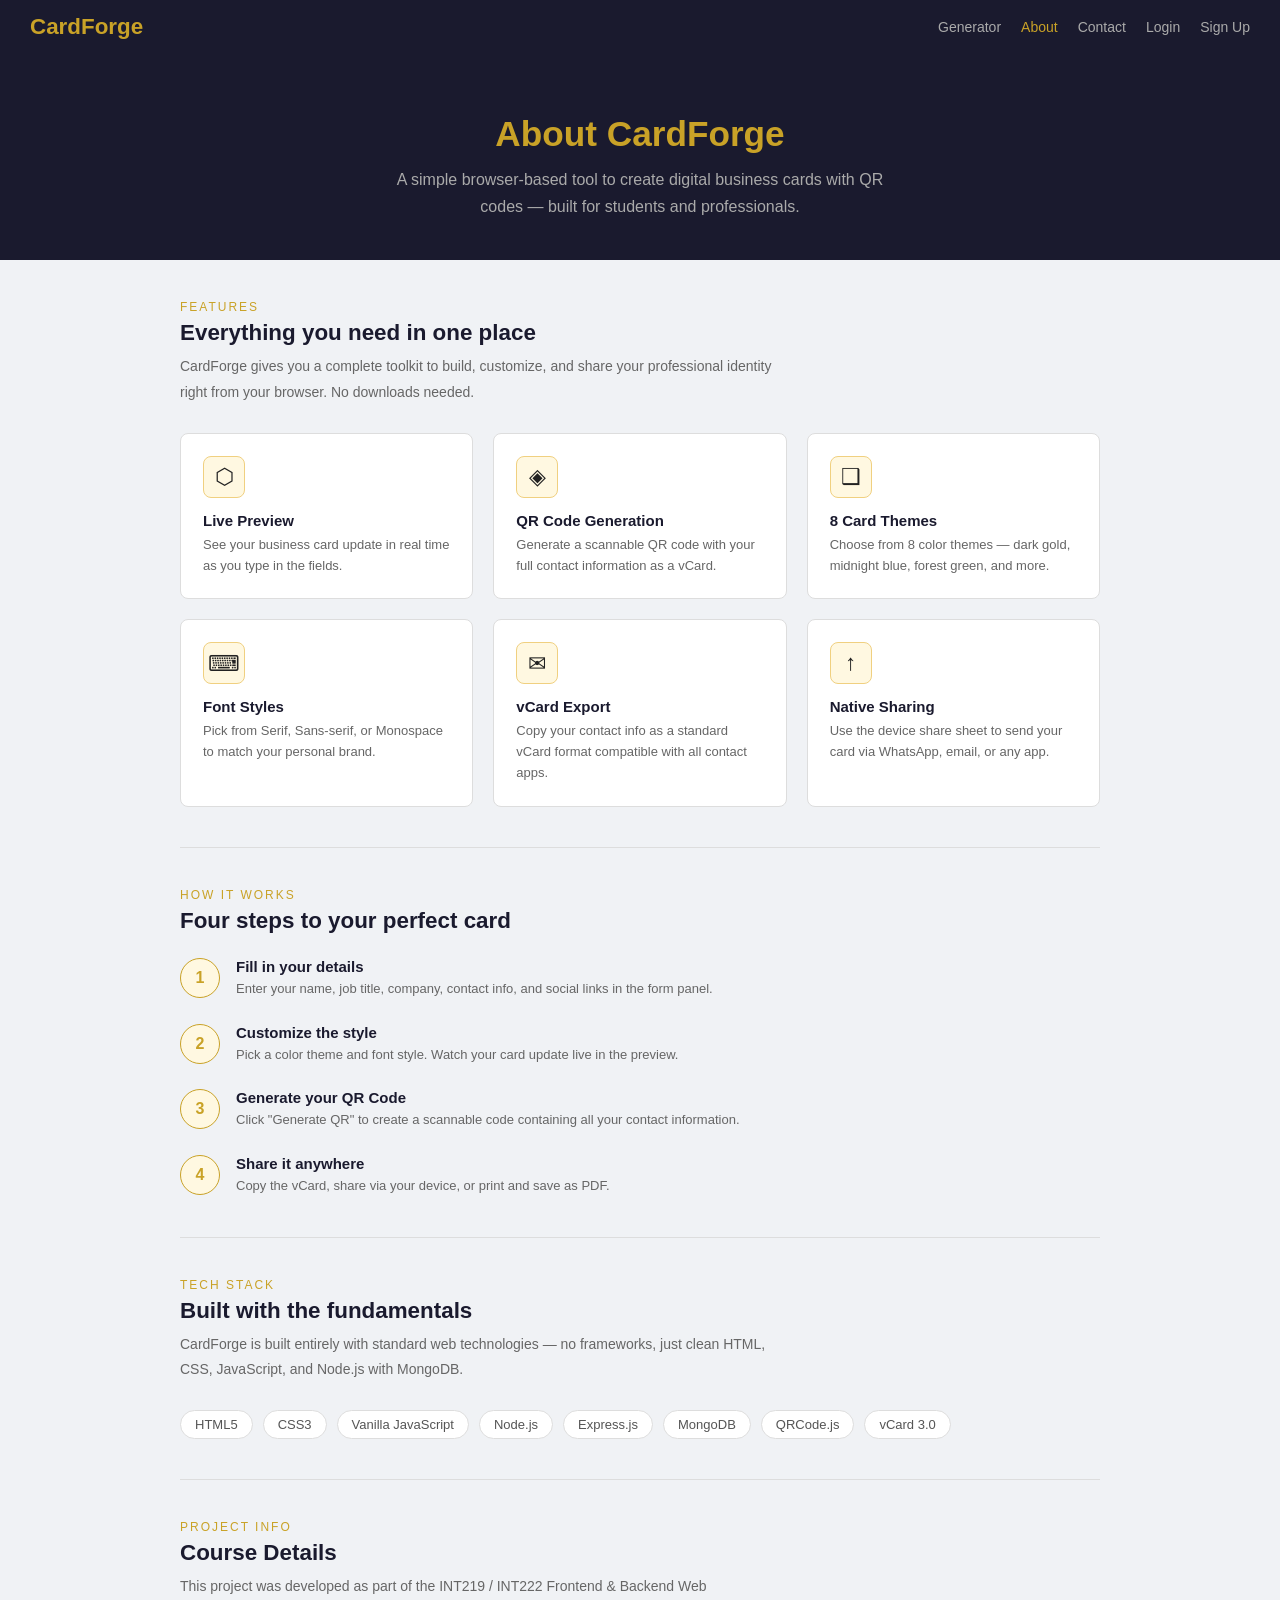
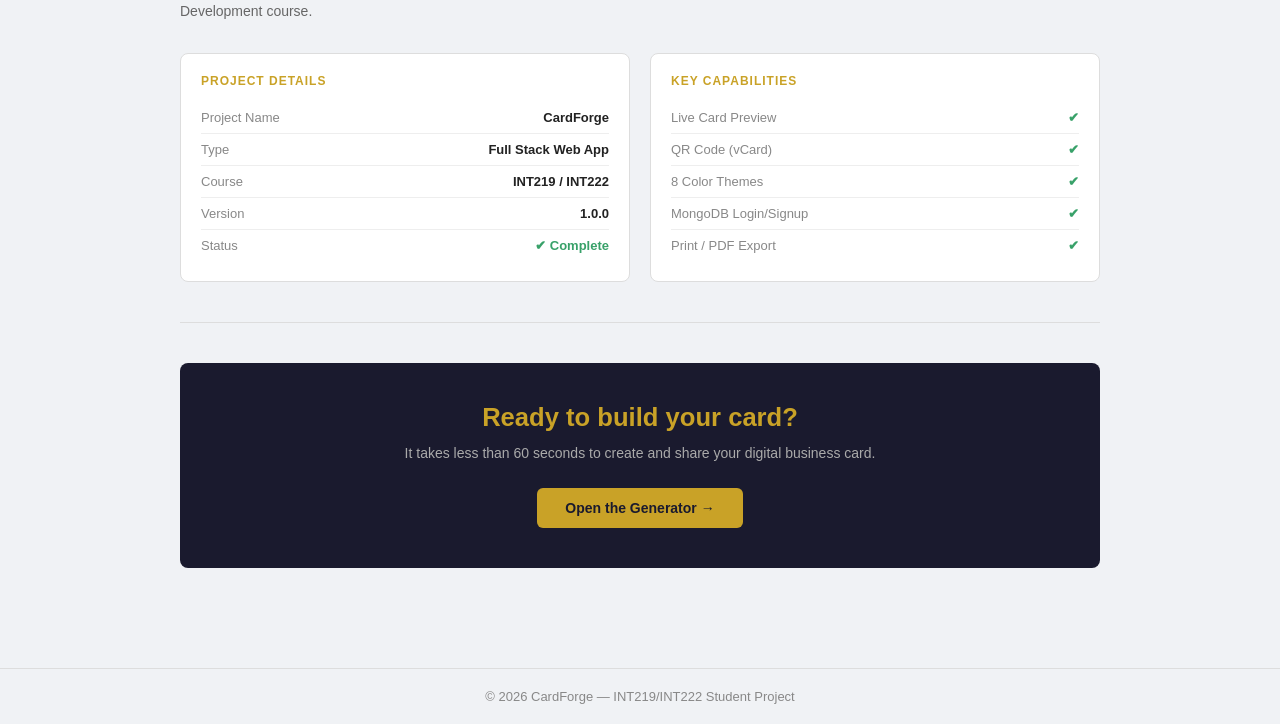
==== about.html @ 3174ab30 "Add files via upload" ====
<!DOCTYPE html>
<html lang="en">
<head>
  <meta charset="UTF-8" />
  <meta name="viewport" content="width=device-width, initial-scale=1.0" />
  <title>About - CardForge</title>

  <!-- ===== CSS STYLING ===== -->
  <style>

    /* Reset default margin/padding for everything */
    * {
      margin: 0;
      padding: 0;
      box-sizing: border-box;
    }

    /* Page body */
    body {
      font-family: Arial, sans-serif;
      background-color: #f0f2f5;
      color: #222;
    }

    /* ===== TOP NAVIGATION BAR ===== */
    nav {
      background-color: #1a1a2e;
      padding: 14px 30px;
      display: flex;
      justify-content: space-between;
      align-items: center;
    }

    /* Logo text */
    .logo {
      font-size: 1.4rem;
      font-weight: bold;
      color: #c9a227;
      text-decoration: none;
    }

    /* Nav links container */
    .nav-links {
      list-style: none;
      display: flex;
      gap: 20px;
    }

    /* Each nav link */
    .nav-links a {
      color: #aaa;
      text-decoration: none;
      font-size: 14px;
    }

    .nav-links a:hover {
      color: #fff;
    }

    /* Highlight the current active page link */
    .nav-links a.active {
      color: #c9a227;
    }

    /* ===== HERO (TOP SECTION) ===== */
    .hero {
      background-color: #1a1a2e;
      color: white;
      text-align: center;
      padding: 60px 20px 40px;
    }

    .hero h1 {
      font-size: 2.2rem;
      margin-bottom: 12px;
      color: #c9a227;
    }

    .hero p {
      font-size: 1rem;
      color: #aaa;
      max-width: 520px;
      margin: 0 auto;
      line-height: 1.7;
    }

    /* ===== MAIN CONTENT AREA ===== */
    .content {
      max-width: 960px;
      margin: 40px auto;
      padding: 0 20px 60px;
    }

    /* Section heading style */
    .section-title {
      font-size: 1.4rem;
      font-weight: bold;
      color: #1a1a2e;
      margin-bottom: 8px;
    }

    /* Small gold label above section title */
    .section-label {
      font-size: 12px;
      text-transform: uppercase;
      letter-spacing: 2px;
      color: #c9a227;
      margin-bottom: 6px;
    }

    /* Grey description text */
    .section-desc {
      color: #666;
      font-size: 14px;
      line-height: 1.8;
      margin-bottom: 28px;
      max-width: 600px;
    }

    /* Horizontal line separator */
    .divider {
      height: 1px;
      background-color: #ddd;
      margin: 40px 0;
    }

    /* ===== FEATURES GRID (3 columns) ===== */
    .features-grid {
      display: grid;
      grid-template-columns: repeat(3, 1fr);
      gap: 20px;
      margin-bottom: 20px;
    }

    /* On small screens, make it 1 column */
    @media (max-width: 680px) {
      .features-grid {
        grid-template-columns: 1fr;
      }
    }

    /* Each feature card */
    .feature-card {
      background-color: #fff;
      border: 1px solid #ddd;
      border-radius: 8px;
      padding: 22px;
    }

    .feature-card:hover {
      border-color: #c9a227;
    }

    /* Icon circle */
    .feature-icon {
      font-size: 1.4rem;
      width: 42px;
      height: 42px;
      background-color: #fff8e1;
      border: 1px solid #f0d080;
      border-radius: 8px;
      display: flex;
      align-items: center;
      justify-content: center;
      margin-bottom: 14px;
    }

    .feature-card h3 {
      font-size: 15px;
      font-weight: bold;
      margin-bottom: 6px;
      color: #1a1a2e;
    }

    .feature-card p {
      font-size: 13px;
      color: #666;
      line-height: 1.6;
    }

    /* ===== HOW IT WORKS (numbered steps) ===== */
    .steps {
      display: flex;
      flex-direction: column;
      gap: 24px;
      margin: 24px 0;
    }

    .step {
      display: flex;
      gap: 16px;
      align-items: flex-start;
    }

    /* Numbered circle */
    .step-number {
      min-width: 40px;
      height: 40px;
      background-color: #fff8e1;
      border: 1px solid #c9a227;
      border-radius: 50%;
      display: flex;
      align-items: center;
      justify-content: center;
      font-weight: bold;
      color: #c9a227;
      font-size: 16px;
    }

    .step-content h4 {
      font-size: 15px;
      font-weight: bold;
      margin-bottom: 4px;
      color: #1a1a2e;
    }

    .step-content p {
      font-size: 13px;
      color: #666;
      line-height: 1.6;
    }

    /* ===== TECH TAGS ===== */
    .tags {
      display: flex;
      flex-wrap: wrap;
      gap: 10px;
      margin: 16px 0;
    }

    .tag {
      background-color: #fff;
      border: 1px solid #ddd;
      border-radius: 20px;
      padding: 6px 14px;
      font-size: 13px;
      color: #555;
    }

    .tag:hover {
      border-color: #c9a227;
      color: #c9a227;
    }

    /* ===== PROJECT INFO GRID (2 columns) ===== */
    .info-grid {
      display: grid;
      grid-template-columns: 1fr 1fr;
      gap: 20px;
      margin-top: 24px;
    }

    @media (max-width: 600px) {
      .info-grid {
        grid-template-columns: 1fr;
      }
    }

    /* Each info card */
    .info-card {
      background-color: #fff;
      border: 1px solid #ddd;
      border-radius: 8px;
      padding: 20px;
    }

    .info-card h4 {
      font-size: 12px;
      text-transform: uppercase;
      letter-spacing: 1px;
      color: #c9a227;
      margin-bottom: 14px;
    }

    /* Each row inside the info card */
    .info-row {
      display: flex;
      justify-content: space-between;
      padding: 8px 0;
      border-bottom: 1px solid #eee;
      font-size: 13px;
    }

    .info-row:last-child {
      border-bottom: none;
    }

    .info-row .label {
      color: #888;
    }

    .info-row .value {
      font-weight: bold;
      color: #222;
    }

    .value.green {
      color: #38a169;
    }

    /* ===== CALL TO ACTION BOX ===== */
    .cta-box {
      background-color: #1a1a2e;
      color: white;
      border-radius: 8px;
      padding: 40px 24px;
      text-align: center;
    }

    .cta-box h2 {
      font-size: 1.6rem;
      color: #c9a227;
      margin-bottom: 10px;
    }

    .cta-box p {
      color: #aaa;
      font-size: 14px;
      margin-bottom: 24px;
      line-height: 1.6;
    }

    /* Button inside the CTA box */
    .btn-cta {
      display: inline-block;
      padding: 12px 28px;
      background-color: #c9a227;
      color: #1a1a2e;
      font-weight: bold;
      border-radius: 6px;
      text-decoration: none;
      font-size: 14px;
    }

    .btn-cta:hover {
      background-color: #e0b830;
    }

    /* ===== FOOTER ===== */
    footer {
      text-align: center;
      padding: 20px;
      font-size: 13px;
      color: #888;
      border-top: 1px solid #ddd;
    }

  </style>
</head>

<body>

  <!-- ===== NAVIGATION BAR ===== -->
  <nav>
    <a href="index.html" class="logo">CardForge</a>
    <ul class="nav-links">
      <li><a href="index.html">Generator</a></li>
      <li><a href="about.html" class="active">About</a></li>
      <li><a href="contact.html">Contact</a></li>
      <li><a href="login.html">Login</a></li>
      <li><a href="signup.html">Sign Up</a></li>
    </ul>
  </nav>

  <!-- ===== HERO SECTION ===== -->
  <div class="hero">
    <h1>About CardForge</h1>
    <p>A simple browser-based tool to create digital business cards with QR codes — built for students and professionals.</p>
  </div>

  <!-- ===== MAIN CONTENT ===== -->
  <div class="content">

    <!-- FEATURES -->
    <div class="section-label">Features</div>
    <div class="section-title">Everything you need in one place</div>
    <p class="section-desc">CardForge gives you a complete toolkit to build, customize, and share your professional identity right from your browser. No downloads needed.</p>

    <div class="features-grid">
      <div class="feature-card">
        <div class="feature-icon">⬡</div>
        <h3>Live Preview</h3>
        <p>See your business card update in real time as you type in the fields.</p>
      </div>
      <div class="feature-card">
        <div class="feature-icon">◈</div>
        <h3>QR Code Generation</h3>
        <p>Generate a scannable QR code with your full contact information as a vCard.</p>
      </div>
      <div class="feature-card">
        <div class="feature-icon">❑</div>
        <h3>8 Card Themes</h3>
        <p>Choose from 8 color themes — dark gold, midnight blue, forest green, and more.</p>
      </div>
      <div class="feature-card">
        <div class="feature-icon">⌨</div>
        <h3>Font Styles</h3>
        <p>Pick from Serif, Sans-serif, or Monospace to match your personal brand.</p>
      </div>
      <div class="feature-card">
        <div class="feature-icon">✉</div>
        <h3>vCard Export</h3>
        <p>Copy your contact info as a standard vCard format compatible with all contact apps.</p>
      </div>
      <div class="feature-card">
        <div class="feature-icon">↑</div>
        <h3>Native Sharing</h3>
        <p>Use the device share sheet to send your card via WhatsApp, email, or any app.</p>
      </div>
    </div>

    <div class="divider"></div>

    <!-- HOW IT WORKS -->
    <div class="section-label">How It Works</div>
    <div class="section-title">Four steps to your perfect card</div>

    <div class="steps">
      <div class="step">
        <div class="step-number">1</div>
        <div class="step-content">
          <h4>Fill in your details</h4>
          <p>Enter your name, job title, company, contact info, and social links in the form panel.</p>
        </div>
      </div>
      <div class="step">
        <div class="step-number">2</div>
        <div class="step-content">
          <h4>Customize the style</h4>
          <p>Pick a color theme and font style. Watch your card update live in the preview.</p>
        </div>
      </div>
      <div class="step">
        <div class="step-number">3</div>
        <div class="step-content">
          <h4>Generate your QR Code</h4>
          <p>Click "Generate QR" to create a scannable code containing all your contact information.</p>
        </div>
      </div>
      <div class="step">
        <div class="step-number">4</div>
        <div class="step-content">
          <h4>Share it anywhere</h4>
          <p>Copy the vCard, share via your device, or print and save as PDF.</p>
        </div>
      </div>
    </div>

    <div class="divider"></div>

    <!-- TECH STACK -->
    <div class="section-label">Tech Stack</div>
    <div class="section-title">Built with the fundamentals</div>
    <p class="section-desc">CardForge is built entirely with standard web technologies — no frameworks, just clean HTML, CSS, JavaScript, and Node.js with MongoDB.</p>
    <div class="tags">
      <span class="tag">HTML5</span>
      <span class="tag">CSS3</span>
      <span class="tag">Vanilla JavaScript</span>
      <span class="tag">Node.js</span>
      <span class="tag">Express.js</span>
      <span class="tag">MongoDB</span>
      <span class="tag">QRCode.js</span>
      <span class="tag">vCard 3.0</span>
    </div>

    <div class="divider"></div>

    <!-- PROJECT INFO -->
    <div class="section-label">Project Info</div>
    <div class="section-title">Course Details</div>
    <p class="section-desc">This project was developed as part of the INT219 / INT222 Frontend &amp; Backend Web Development course.</p>

    <div class="info-grid">
      <div class="info-card">
        <h4>Project Details</h4>
        <div class="info-row">
          <span class="label">Project Name</span>
          <span class="value">CardForge</span>
        </div>
        <div class="info-row">
          <span class="label">Type</span>
          <span class="value">Full Stack Web App</span>
        </div>
        <div class="info-row">
          <span class="label">Course</span>
          <span class="value">INT219 / INT222</span>
        </div>
        <div class="info-row">
          <span class="label">Version</span>
          <span class="value">1.0.0</span>
        </div>
        <div class="info-row">
          <span class="label">Status</span>
          <span class="value green">✔ Complete</span>
        </div>
      </div>
      <div class="info-card">
        <h4>Key Capabilities</h4>
        <div class="info-row">
          <span class="label">Live Card Preview</span>
          <span class="value green">✔</span>
        </div>
        <div class="info-row">
          <span class="label">QR Code (vCard)</span>
          <span class="value green">✔</span>
        </div>
        <div class="info-row">
          <span class="label">8 Color Themes</span>
          <span class="value green">✔</span>
        </div>
        <div class="info-row">
          <span class="label">MongoDB Login/Signup</span>
          <span class="value green">✔</span>
        </div>
        <div class="info-row">
          <span class="label">Print / PDF Export</span>
          <span class="value green">✔</span>
        </div>
      </div>
    </div>

    <div class="divider"></div>

    <!-- CTA -->
    <div class="cta-box">
      <h2>Ready to build your card?</h2>
      <p>It takes less than 60 seconds to create and share your digital business card.</p>
      <a href="index.html" class="btn-cta">Open the Generator →</a>
    </div>

  </div><!-- end content -->

  <!-- ===== FOOTER ===== -->
  <footer>
    &copy; 2026 CardForge — INT219/INT222 Student Project
  </footer>

</body>
</html>
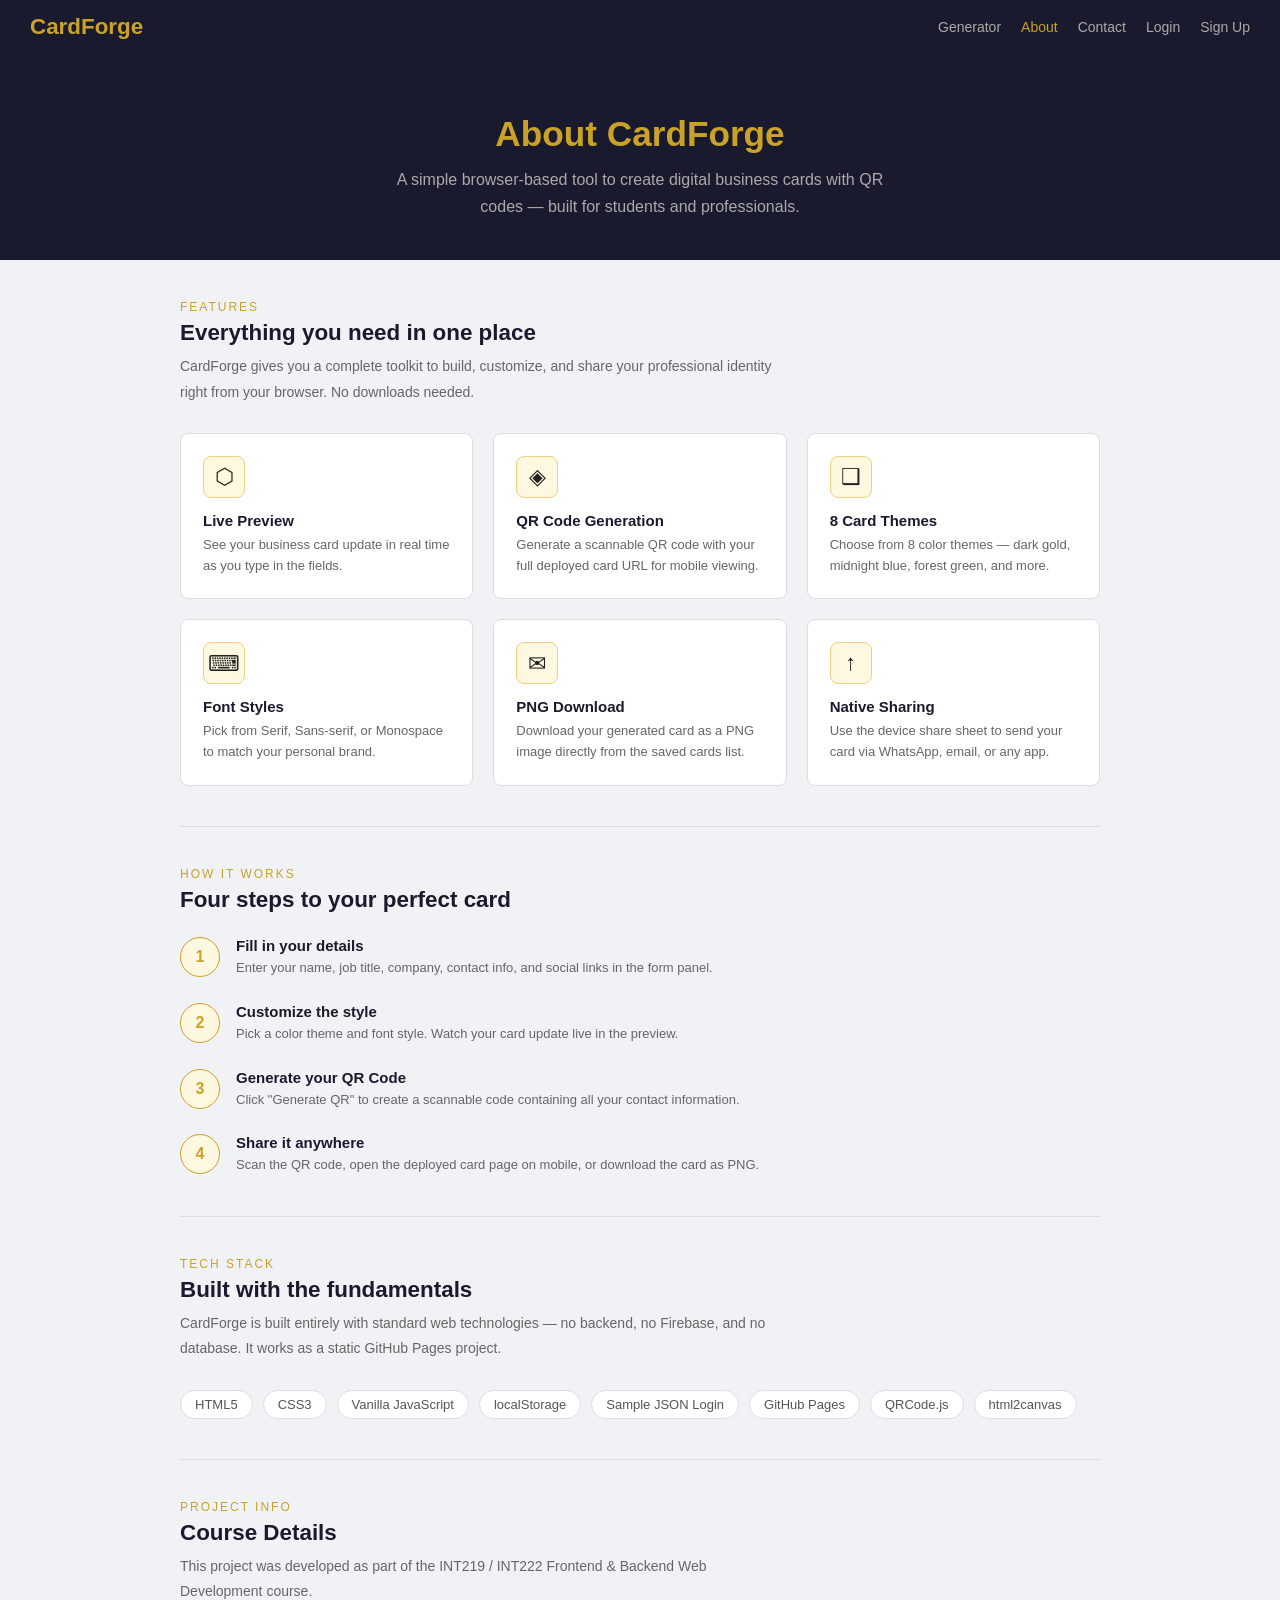
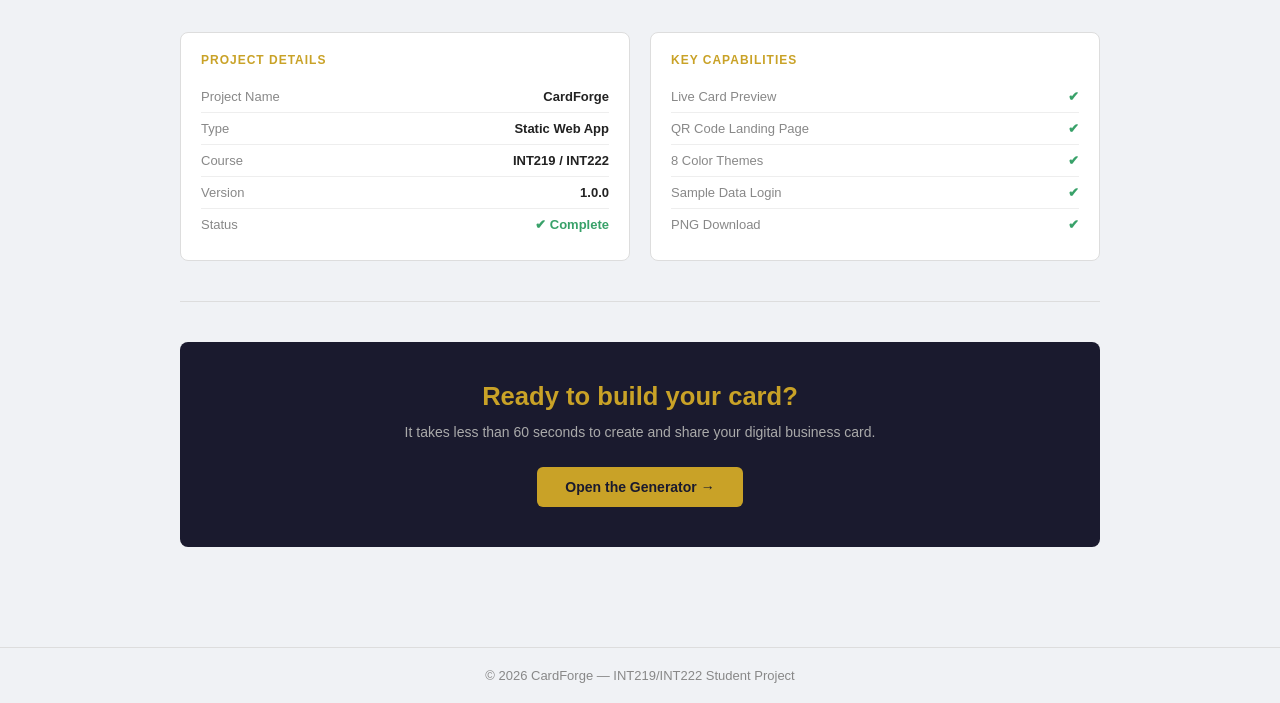
==== commit 732a2cd8: "Update navigation and content in about.html" ====
--- a/about.html
+++ b/about.html
@@ -354,11 +354,11 @@
   <nav>
     <a href="index.html" class="logo">CardForge</a>
     <ul class="nav-links">
-      <li><a href="index.html">Generator</a></li>
+      <li><a href="dashboard.html">Generator</a></li>
       <li><a href="about.html" class="active">About</a></li>
       <li><a href="contact.html">Contact</a></li>
-      <li><a href="login.html">Login</a></li>
-      <li><a href="signup.html">Sign Up</a></li>
+      <li><a href="index.html">Login</a></li>
+      <li><a href="index.html">Sign Up</a></li>
     </ul>
   </nav>
 
@@ -385,7 +385,7 @@
       <div class="feature-card">
         <div class="feature-icon">◈</div>
         <h3>QR Code Generation</h3>
-        <p>Generate a scannable QR code with your full contact information as a vCard.</p>
+        <p>Generate a scannable QR code with your full deployed card URL for mobile viewing.</p>
       </div>
       <div class="feature-card">
         <div class="feature-icon">❑</div>
@@ -399,8 +399,8 @@
       </div>
       <div class="feature-card">
         <div class="feature-icon">✉</div>
-        <h3>vCard Export</h3>
-        <p>Copy your contact info as a standard vCard format compatible with all contact apps.</p>
+        <h3>PNG Download</h3>
+        <p>Download your generated card as a PNG image directly from the saved cards list.</p>
       </div>
       <div class="feature-card">
         <div class="feature-icon">↑</div>
@@ -441,7 +441,7 @@
         <div class="step-number">4</div>
         <div class="step-content">
           <h4>Share it anywhere</h4>
-          <p>Copy the vCard, share via your device, or print and save as PDF.</p>
+          <p>Scan the QR code, open the deployed card page on mobile, or download the card as PNG.</p>
         </div>
       </div>
     </div>
@@ -451,16 +451,16 @@
     <!-- TECH STACK -->
     <div class="section-label">Tech Stack</div>
     <div class="section-title">Built with the fundamentals</div>
-    <p class="section-desc">CardForge is built entirely with standard web technologies — no frameworks, just clean HTML, CSS, JavaScript, and Node.js with MongoDB.</p>
+    <p class="section-desc">CardForge is built entirely with standard web technologies — no backend, no Firebase, and no database. It works as a static GitHub Pages project.</p>
     <div class="tags">
       <span class="tag">HTML5</span>
       <span class="tag">CSS3</span>
       <span class="tag">Vanilla JavaScript</span>
-      <span class="tag">Node.js</span>
-      <span class="tag">Express.js</span>
-      <span class="tag">MongoDB</span>
+      <span class="tag">localStorage</span>
+      <span class="tag">Sample JSON Login</span>
+      <span class="tag">GitHub Pages</span>
       <span class="tag">QRCode.js</span>
-      <span class="tag">vCard 3.0</span>
+      <span class="tag">html2canvas</span>
     </div>
 
     <div class="divider"></div>
@@ -479,7 +479,7 @@
         </div>
         <div class="info-row">
           <span class="label">Type</span>
-          <span class="value">Full Stack Web App</span>
+          <span class="value">Static Web App</span>
         </div>
         <div class="info-row">
           <span class="label">Course</span>
@@ -501,7 +501,7 @@
           <span class="value green">✔</span>
         </div>
         <div class="info-row">
-          <span class="label">QR Code (vCard)</span>
+          <span class="label">QR Code Landing Page</span>
           <span class="value green">✔</span>
         </div>
         <div class="info-row">
@@ -509,11 +509,11 @@
           <span class="value green">✔</span>
         </div>
         <div class="info-row">
-          <span class="label">MongoDB Login/Signup</span>
+          <span class="label">Sample Data Login</span>
           <span class="value green">✔</span>
         </div>
         <div class="info-row">
-          <span class="label">Print / PDF Export</span>
+          <span class="label">PNG Download</span>
           <span class="value green">✔</span>
         </div>
       </div>
@@ -525,7 +525,7 @@
     <div class="cta-box">
       <h2>Ready to build your card?</h2>
       <p>It takes less than 60 seconds to create and share your digital business card.</p>
-      <a href="index.html" class="btn-cta">Open the Generator →</a>
+      <a href="dashboard.html" class="btn-cta">Open the Generator →</a>
     </div>
 
   </div><!-- end content -->
@@ -536,4 +536,4 @@
   </footer>
 
 </body>
-</html>+</html>
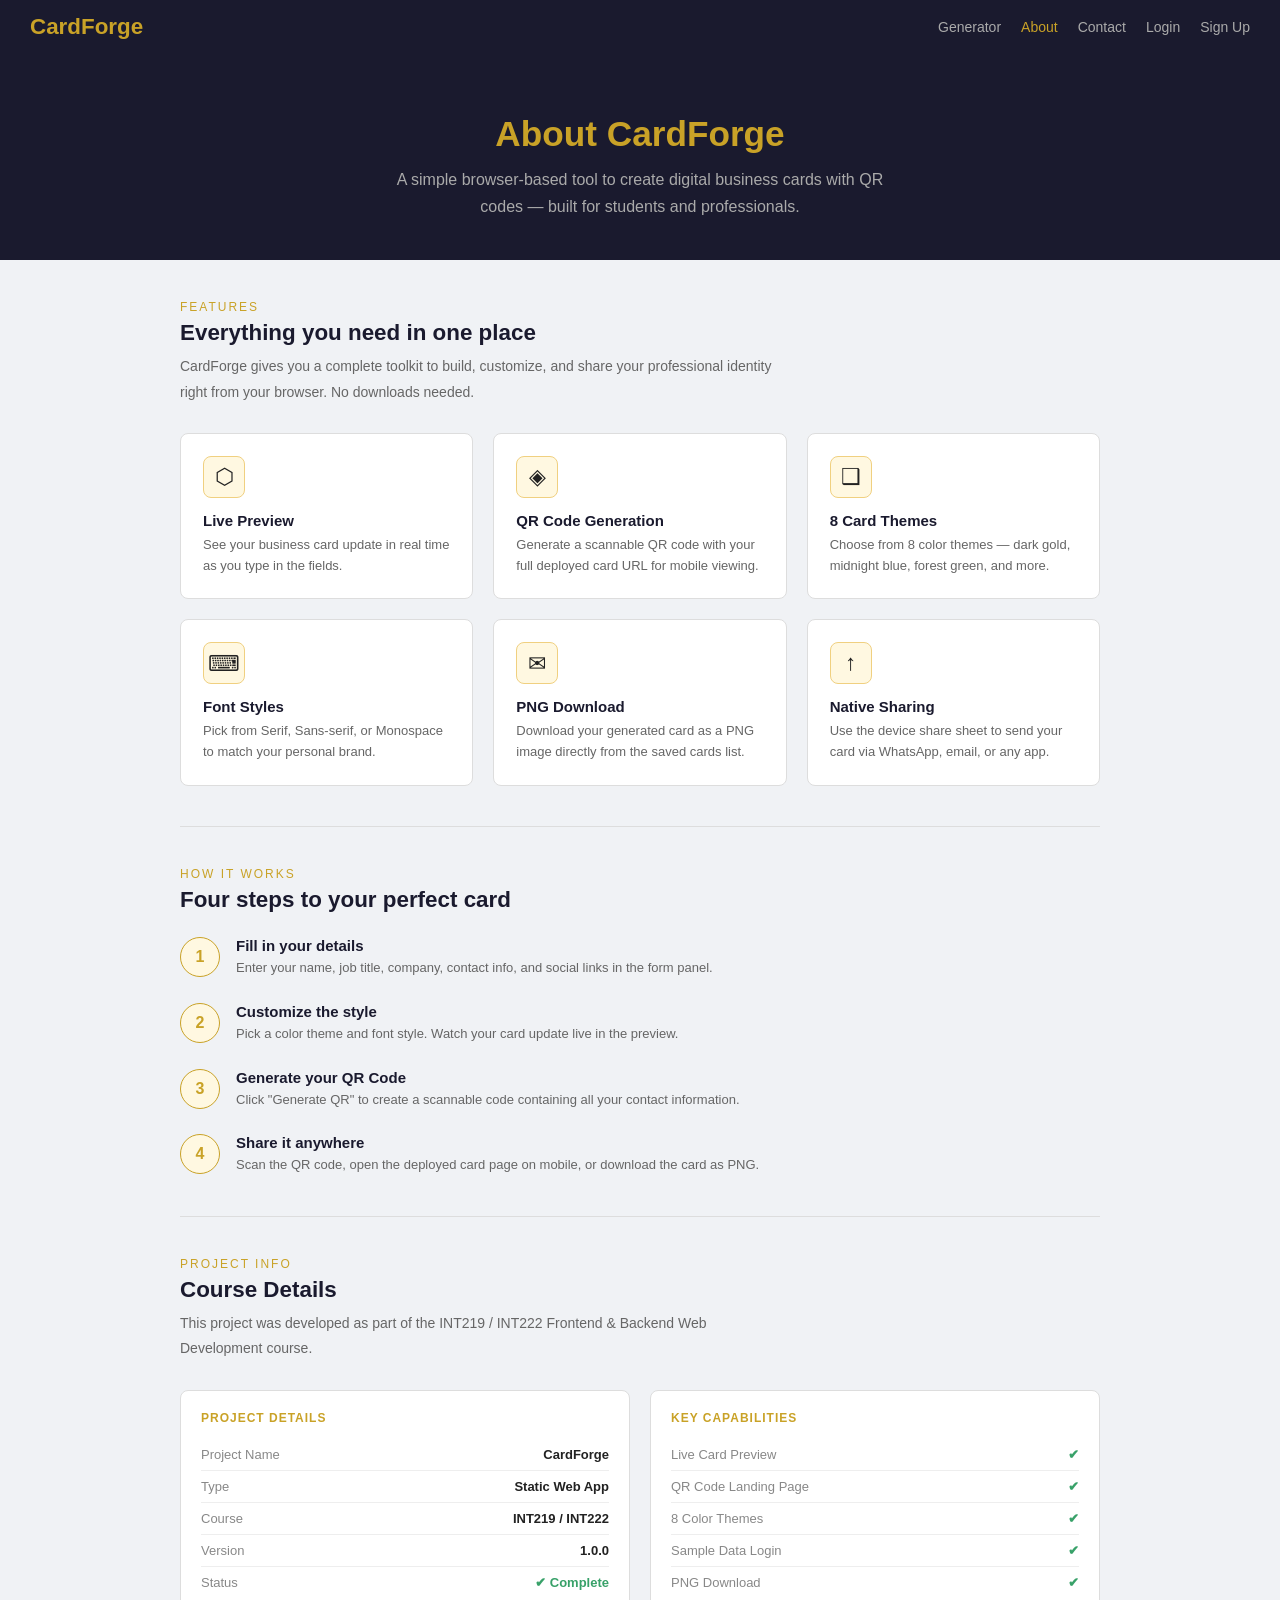
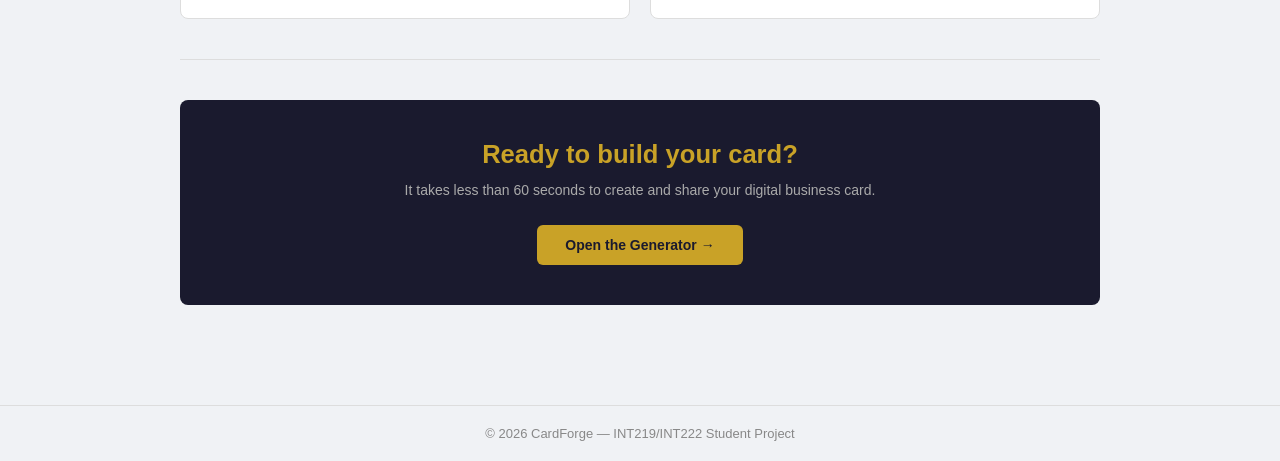
==== commit d263fd91: "Delete tech stack information from about.html Removed tech stack section from about.html" ====
--- a/about.html
+++ b/about.html
@@ -357,8 +357,8 @@
       <li><a href="dashboard.html">Generator</a></li>
       <li><a href="about.html" class="active">About</a></li>
       <li><a href="contact.html">Contact</a></li>
-      <li><a href="index.html">Login</a></li>
-      <li><a href="index.html">Sign Up</a></li>
+      <li><a href="login.html">Login</a></li>
+      <li><a href="signup.html">Sign Up</a></li>
     </ul>
   </nav>
 
@@ -448,23 +448,6 @@
 
     <div class="divider"></div>
 
-    <!-- TECH STACK -->
-    <div class="section-label">Tech Stack</div>
-    <div class="section-title">Built with the fundamentals</div>
-    <p class="section-desc">CardForge is built entirely with standard web technologies — no backend, no Firebase, and no database. It works as a static GitHub Pages project.</p>
-    <div class="tags">
-      <span class="tag">HTML5</span>
-      <span class="tag">CSS3</span>
-      <span class="tag">Vanilla JavaScript</span>
-      <span class="tag">localStorage</span>
-      <span class="tag">Sample JSON Login</span>
-      <span class="tag">GitHub Pages</span>
-      <span class="tag">QRCode.js</span>
-      <span class="tag">html2canvas</span>
-    </div>
-
-    <div class="divider"></div>
-
     <!-- PROJECT INFO -->
     <div class="section-label">Project Info</div>
     <div class="section-title">Course Details</div>
